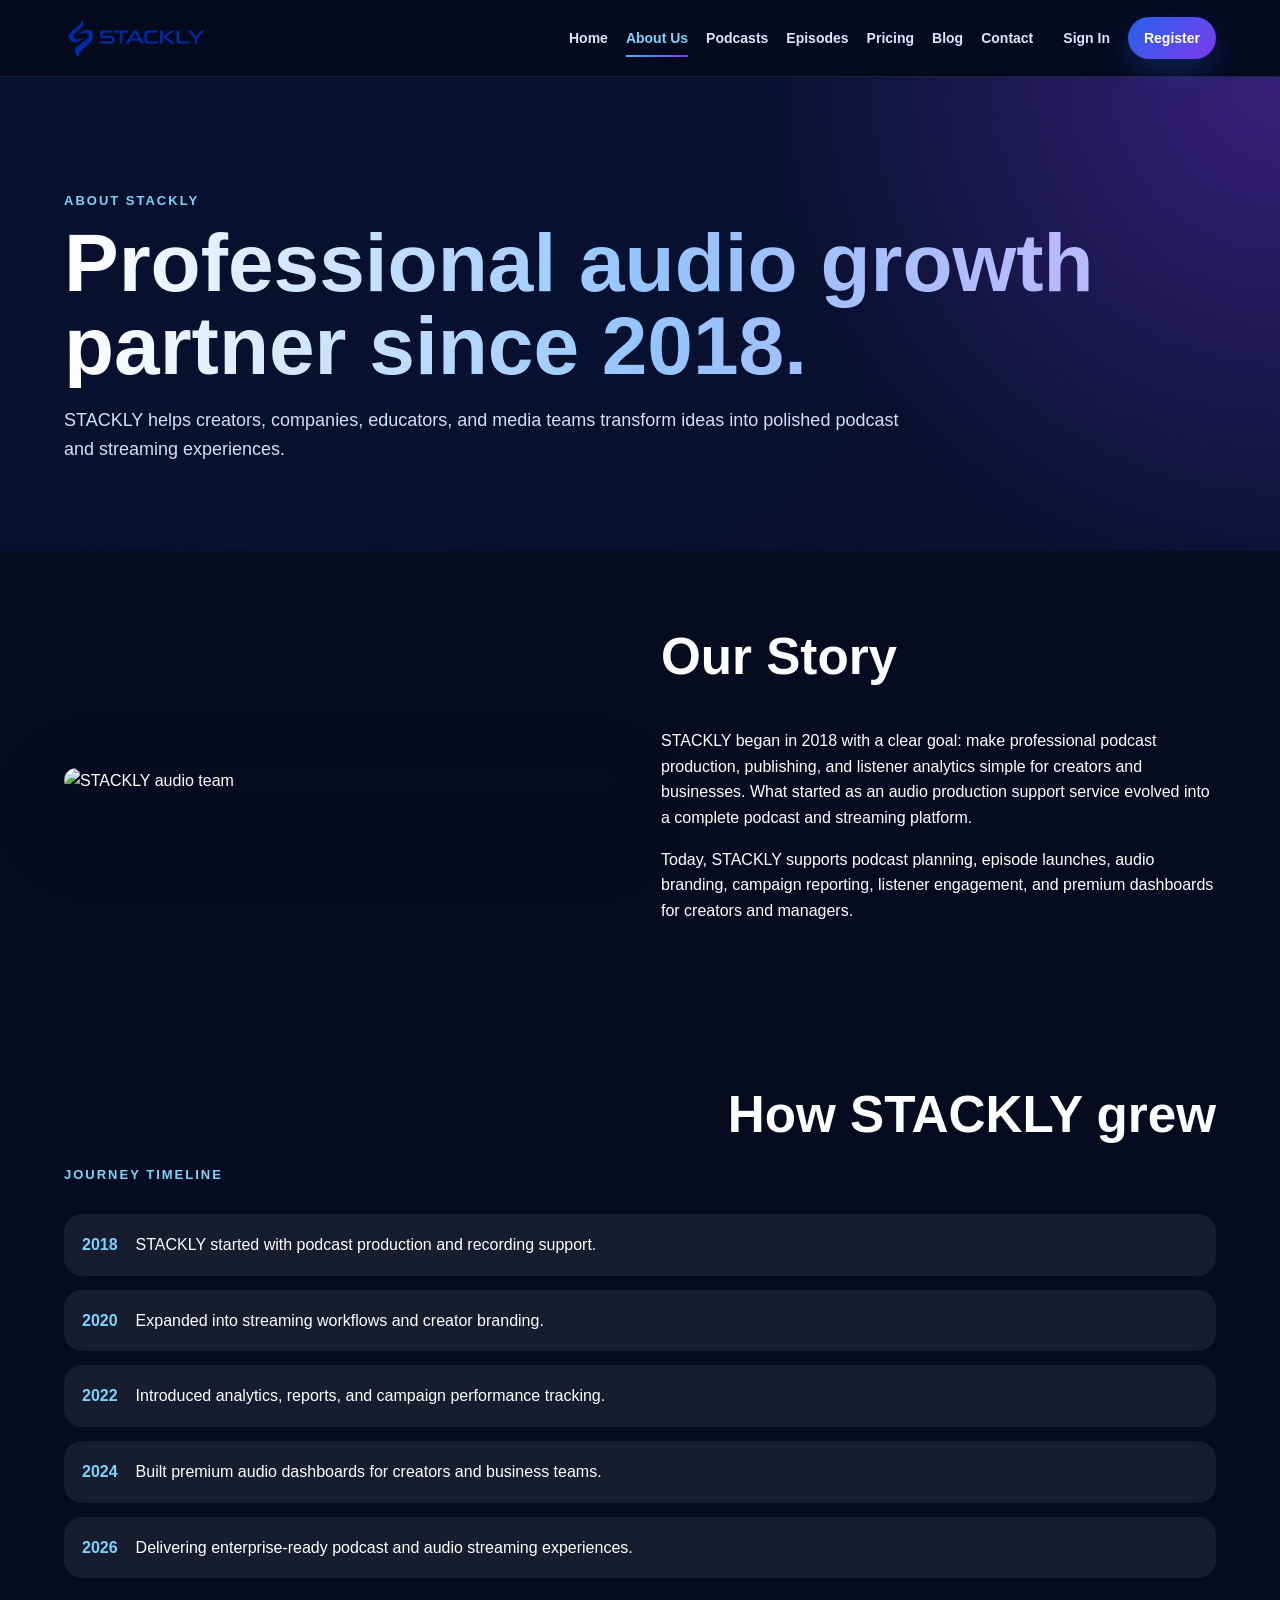
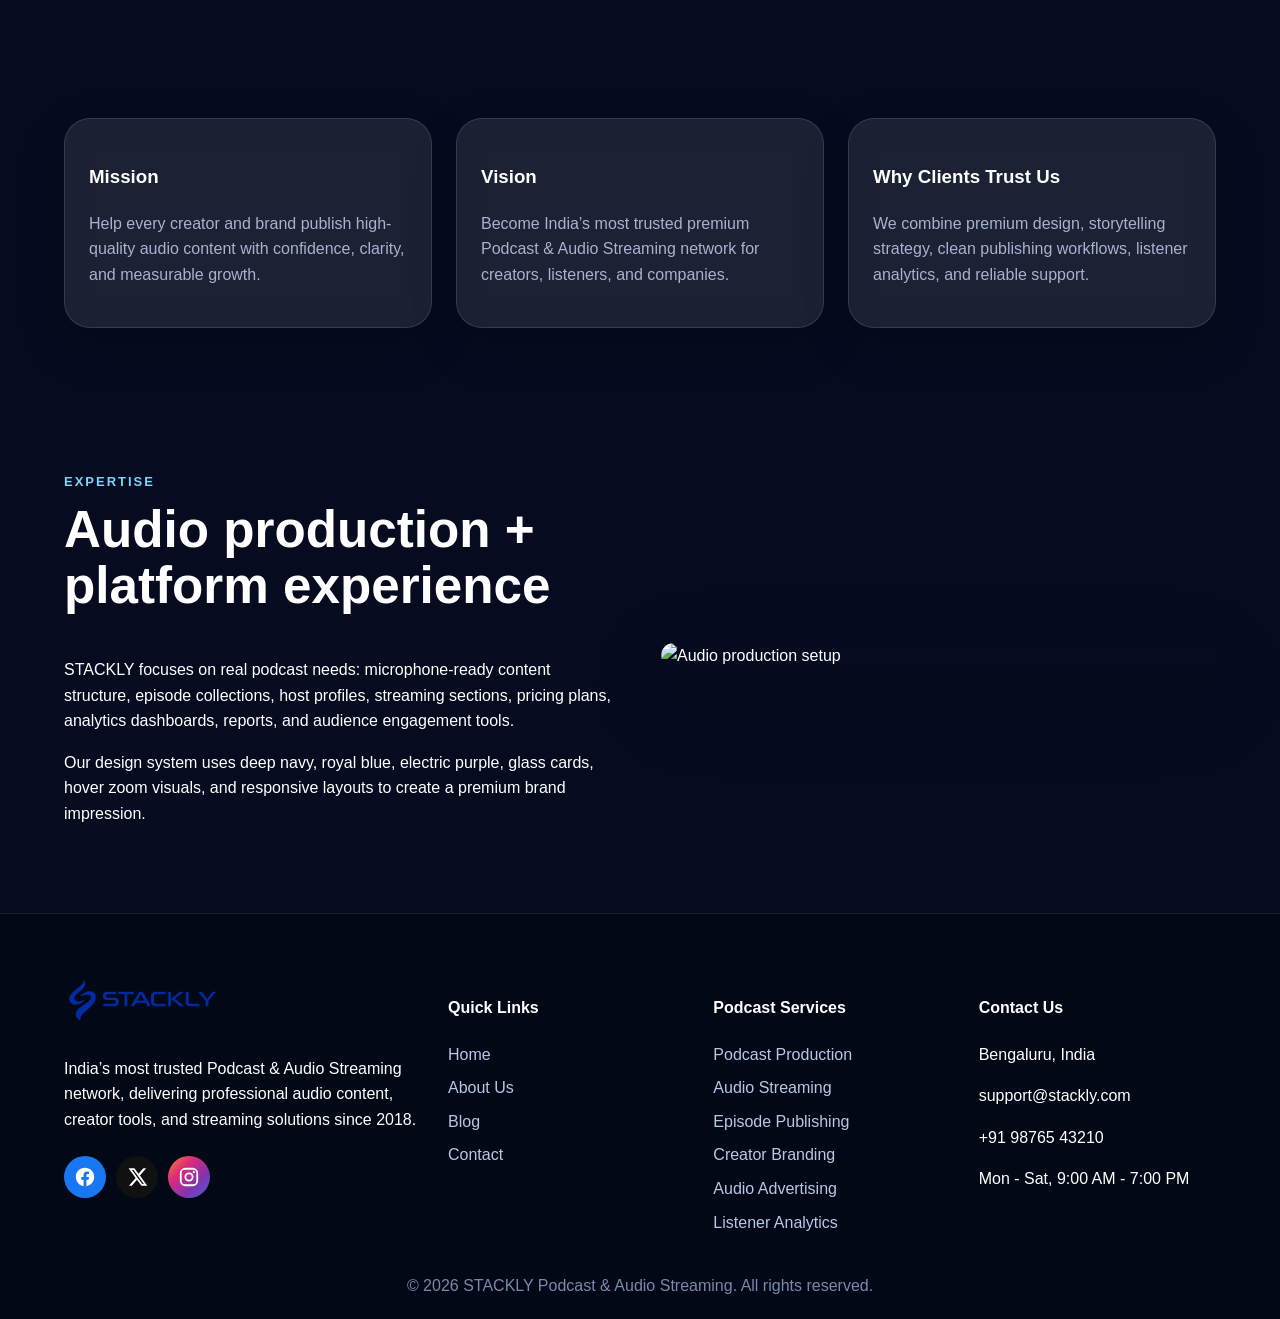
==== about.html @ d65a96d6 "Add files via upload" ====
<!DOCTYPE html>
<html lang="en">
<head>
  <meta charset="UTF-8"><meta name="viewport" content="width=device-width, initial-scale=1.0">
  <title>About Us | STACKLY</title><link rel="stylesheet" href="styles.css">
</head>
<body><header class="site-header">
  <a class="brand" href="index.html" aria-label="STACKLY Home"><img src="stackly-logo.webp" alt="STACKLY Logo" class="brand-logo"></a>
  <button class="menu-toggle" aria-label="Toggle menu">☰</button>
  <nav class="nav-menu"><a href="index.html" class="">Home</a>
<a href="about.html" class="active">About Us</a>
<a href="podcasts.html" class="">Podcasts</a>
<a href="episodes.html" class="">Episodes</a>
<a href="pricing.html" class="">Pricing</a>
<a href="blog.html" class="">Blog</a>
<a href="contact.html" class="">Contact</a>
<a href="signin.html" class="">Sign In</a>
<a href="register.html" class="nav-cta">Register</a></nav>
</header><main>
<section class="page-hero"><span class="eyebrow">About STACKLY</span><h1>Professional audio growth partner since 2018.</h1><p>STACKLY helps creators, companies, educators, and media teams transform ideas into polished podcast and streaming experiences.</p></section>
<section class="section split"><img class="rounded-img" src="images/photo-1551836022-d5d88e9218df.webp" alt="STACKLY audio team"><div><h2>Our Story</h2><p>STACKLY began in 2018 with a clear goal: make professional podcast production, publishing, and listener analytics simple for creators and businesses. What started as an audio production support service evolved into a complete podcast and streaming platform.</p><p>Today, STACKLY supports podcast planning, episode launches, audio branding, campaign reporting, listener engagement, and premium dashboards for creators and managers.</p></div></section>
<section class="section"><div class="section-head"><span class="eyebrow">Journey Timeline</span><h2>How STACKLY grew</h2></div><div class="timeline"><div><b>2018</b><span>STACKLY started with podcast production and recording support.</span></div><div><b>2020</b><span>Expanded into streaming workflows and creator branding.</span></div><div><b>2022</b><span>Introduced analytics, reports, and campaign performance tracking.</span></div><div><b>2024</b><span>Built premium audio dashboards for creators and business teams.</span></div><div><b>2026</b><span>Delivering enterprise-ready podcast and audio streaming experiences.</span></div></div></section>
<section class="section"><div class="cards"><div class="card"><h3>Mission</h3><p>Help every creator and brand publish high-quality audio content with confidence, clarity, and measurable growth.</p></div><div class="card"><h3>Vision</h3><p>Become India’s most trusted premium Podcast & Audio Streaming network for creators, listeners, and companies.</p></div><div class="card"><h3>Why Clients Trust Us</h3><p>We combine premium design, storytelling strategy, clean publishing workflows, listener analytics, and reliable support.</p></div></div></section>
<section class="section split"><div><span class="eyebrow">Expertise</span><h2>Audio production + platform experience</h2><p>STACKLY focuses on real podcast needs: microphone-ready content structure, episode collections, host profiles, streaming sections, pricing plans, analytics dashboards, reports, and audience engagement tools.</p><p>Our design system uses deep navy, royal blue, electric purple, glass cards, hover zoom visuals, and responsive layouts to create a premium brand impression.</p></div><img class="rounded-img" src="images/photo-1525186402429-b4ff38bedec6.webp" alt="Audio production setup"></section>
</main><footer class="footer">
  <div class="footer-grid">
    <div>
      <a class="brand footer-brand" href="index.html" aria-label="STACKLY Home"><img src="stackly-logo.webp" alt="STACKLY Logo" class="brand-logo"></a>
      <p>India’s most trusted Podcast & Audio Streaming network, delivering professional audio content, creator tools, and streaming solutions since 2018.</p>
      <div class="socials">
      <a href="404.html" aria-label="Facebook" class="social-icon facebook"><svg viewBox="0 0 24 24"><path d="M22 12.06C22 6.48 17.52 2 11.94 2S2 6.48 2 12.06c0 5.02 3.66 9.18 8.44 9.94v-7.03H7.9v-2.91h2.54V9.84c0-2.5 1.49-3.88 3.77-3.88 1.09 0 2.23.19 2.23.19v2.45h-1.25c-1.24 0-1.63.77-1.63 1.56v1.9h2.78l-.44 2.91h-2.34V22C18.34 21.24 22 17.08 22 12.06z"/></svg></a>
      <a href="404.html" aria-label="X" class="social-icon x"><svg viewBox="0 0 24 24"><path d="M18.9 2.5h3.1l-6.8 7.8 8 11.2h-6.3l-4.9-6.5-5.7 6.5H3.2l7.3-8.3L2.8 2.5h6.4l4.4 5.9 5.3-5.9zm-1.1 17h1.7L8.2 4.4H6.4l11.4 15.1z"/></svg></a>
      <a href="404.html" aria-label="Instagram" class="social-icon instagram"><svg viewBox="0 0 24 24"><path d="M7.8 2h8.4A5.81 5.81 0 0 1 22 7.8v8.4a5.81 5.81 0 0 1-5.8 5.8H7.8A5.81 5.81 0 0 1 2 16.2V7.8A5.81 5.81 0 0 1 7.8 2zm-.2 2A3.6 3.6 0 0 0 4 7.6v8.8A3.6 3.6 0 0 0 7.6 20h8.8a3.6 3.6 0 0 0 3.6-3.6V7.6A3.6 3.6 0 0 0 16.4 4H7.6zm9.65 1.5a1.25 1.25 0 1 1 0 2.5 1.25 1.25 0 0 1 0-2.5zM12 7a5 5 0 1 1 0 10 5 5 0 0 1 0-10zm0 2a3 3 0 1 0 0 6 3 3 0 0 0 0-6z"/></svg></a>
    </div>
    </div>
    <div><h4>Quick Links</h4><a href="index.html">Home</a>
<a href="about.html">About Us</a>
<a href="blog.html">Blog</a>
<a href="contact.html">Contact</a></div>
    <div><h4>Podcast Services</h4>
      <a href="404.html">Podcast Production</a><a href="404.html">Audio Streaming</a><a href="404.html">Episode Publishing</a><a href="404.html">Creator Branding</a><a href="404.html">Audio Advertising</a><a href="404.html">Listener Analytics</a>
    </div>
    <div><h4>Contact Us</h4><p>Bengaluru, India</p><p>support@stackly.com</p><p>+91 98765 43210</p><p>Mon - Sat, 9:00 AM - 7:00 PM</p></div>
  </div>
  <div class="footer-bottom">© 2026 STACKLY Podcast & Audio Streaming. All rights reserved.</div>
</footer><script src="script.js"></script></body></html>
---- styles.css ----
:root{--navy:#07142f;--navy2:#0d2352;--purple:#7c3aed;--blue:#2563eb;--cyan:#38bdf8;--white:#fff;--muted:#a8b3cf;--soft:#f5f7fb;--dark:#050a1f;--card:rgba(255,255,255,.09)}
*{box-sizing:border-box}html{scroll-behavior:smooth}body{margin:0;font-family:Inter,Segoe UI,Arial,sans-serif;background:#060b1f;color:#fff;line-height:1.6;overflow-x:hidden}a{text-decoration:none;color:inherit}img{max-width:100%;display:block}
.site-header{position:sticky;top:0;z-index:50;display:flex;align-items:center;justify-content:space-between;padding:14px 5%;background:rgba(5,10,31,.82);backdrop-filter:blur(18px);border-bottom:1px solid rgba(255,255,255,.1)}
.brand{display:flex;gap:10px;align-items:center;font-weight:900;letter-spacing:.8px}.brand-mark{display:grid;place-items:center;width:42px;height:42px;border-radius:14px;background:linear-gradient(135deg,var(--blue),var(--purple));box-shadow:0 12px 32px rgba(124,58,237,.35)}
.nav-menu{display:flex;gap:18px;align-items:center}.nav-menu a{font-weight:700;color:#dbe7ff;font-size:14px}.nav-menu a:hover,.nav-menu a.active{color:#7dd3fc}.menu-toggle{display:none;background:none;color:white;border:0;font-size:28px}
.hero{min-height:92vh;background-size:cover;background-position:center;display:flex;align-items:center;padding:8% 5%;transition:background-size .6s ease}.hero:hover{background-size:105%}.hero-content{max-width:820px}.eyebrow{color:#7dd3fc;text-transform:uppercase;font-size:13px;font-weight:900;letter-spacing:2px}.hero h1,.page-hero h1{font-size:clamp(38px,7vw,82px);line-height:1.02;margin:14px 0;background:linear-gradient(90deg,#fff,#93c5fd,#c4b5fd);-webkit-background-clip:text;color:transparent}.hero p,.page-hero p,.wide-text{max-width:850px;color:#d5def5;font-size:18px}
.btn{display:inline-flex;align-items:center;justify-content:center;border:0;padding:13px 22px;border-radius:999px;background:linear-gradient(135deg,var(--blue),var(--purple));color:white;font-weight:900;box-shadow:0 18px 40px rgba(37,99,235,.28);cursor:pointer}.btn:hover{transform:translateY(-3px)}.ghost{background:rgba(255,255,255,.1);border:1px solid rgba(255,255,255,.25)}.hero-actions{display:flex;gap:14px;flex-wrap:wrap;margin-top:28px}
.stats,.section{padding:70px 5%}.stats{display:grid;grid-template-columns:repeat(5,1fr);gap:18px;background:linear-gradient(180deg,#060b1f,#0a1230)}.stat-card,.card,.form-card,.panel,.dash-card{background:var(--card);border:1px solid rgba(255,255,255,.12);border-radius:26px;padding:24px;box-shadow:0 18px 48px rgba(0,0,0,.18);backdrop-filter:blur(16px);transition:.3s}.stat-card:hover,.card:hover,.panel:hover,.dash-card:hover{transform:translateY(-8px);border-color:rgba(125,211,252,.5)}.stat-card strong{font-size:34px;display:block}.stat-card span,.card p{color:var(--muted)}
.section-head{display:flex;align-items:end;justify-content:space-between;gap:20px;margin-bottom:28px}.section h2,.page-hero h1{margin-top:8px}.section h2{font-size:clamp(30px,4vw,52px);line-height:1.1}.cards{display:grid;grid-template-columns:repeat(3,1fr);gap:24px}.image-card{padding:0;overflow:hidden}.image-card img{height:230px;width:100%;object-fit:cover;transition:.4s}.image-card:hover img{transform:scale(1.08)}.image-card div{padding:24px}.image-card a,.small-link{color:#7dd3fc;font-weight:900}
.split{display:grid;grid-template-columns:1fr 1fr;gap:42px;align-items:center}.rounded-img{border-radius:32px;box-shadow:0 28px 80px rgba(0,0,0,.28);transition:.4s ease}.rounded-img:hover{transform:translateY(-8px) scale(1.03);box-shadow:0 34px 90px rgba(37,99,235,.26)}.mini-chart,.line-chart{height:220px;border-radius:24px;background:rgba(255,255,255,.06);display:flex;align-items:end;gap:18px;padding:26px;margin-top:22px}.mini-chart span,.line-chart span{flex:1;border-radius:18px 18px 0 0;background:linear-gradient(180deg,#7c3aed,#38bdf8)}.page-hero{padding:110px 5% 70px;background:radial-gradient(circle at top right,rgba(124,58,237,.4),transparent 38%),linear-gradient(135deg,#06112e,#0a1030)}
.timeline{display:grid;gap:14px}.timeline div{display:flex;gap:18px;align-items:center;background:rgba(255,255,255,.07);padding:18px;border-radius:18px;transition:.35s ease}.timeline div:hover{transform:translateY(-6px);box-shadow:0 22px 52px rgba(37,99,235,.22);background:rgba(255,255,255,.1)}.timeline b{color:#7dd3fc}
.contact-grid{display:grid;grid-template-columns:1fr 1fr;gap:32px}.contact-cards{display:grid;grid-template-columns:1fr 1fr;gap:16px}.form-card{display:grid;gap:14px}.form-card input,.form-card textarea,.auth-card input,.auth-card select{width:100%;padding:15px 16px;border-radius:16px;border:1px solid rgba(255,255,255,.15);background:rgba(255,255,255,.08);color:white;outline:none}.form-card textarea{min-height:130px}.map-box{min-height:280px;border-radius:30px;display:grid;place-items:center;background:linear-gradient(135deg,rgba(37,99,235,.35),rgba(124,58,237,.28));border:1px solid rgba(255,255,255,.12)}
.auth-wrap{min-height:92vh;display:grid;place-items:center;padding:70px 5%;background:radial-gradient(circle at top,rgba(124,58,237,.35),transparent 40%),#060b1f}.auth-card{width:min(460px,100%);display:grid;gap:16px}.auth-logo{justify-content:center;margin-bottom:10px}.back-link{position:absolute;left:5%;top:90px;color:#7dd3fc;font-weight:900}
.not-found{min-height:80vh;display:grid;place-items:center;text-align:center;padding:80px 5%;background:radial-gradient(circle,rgba(124,58,237,.35),transparent 45%)}.not-found h1{font-size:130px;margin:0;color:#7dd3fc}.not-found h2{font-size:42px;margin:0}
.footer{background:#030817;padding:60px 5% 20px;border-top:1px solid rgba(255,255,255,.1)}.footer-grid{display:grid;grid-template-columns:1.5fr 1fr 1fr 1fr;gap:28px}.footer a{display:block;color:#b9c7e6;margin:8px 0}.socials{display:flex;gap:10px;flex-wrap:wrap}.socials a{padding:8px 12px;border-radius:999px;background:rgba(255,255,255,.08)}.footer-bottom{text-align:center;color:#7b88aa;margin-top:30px}
.dash-body{display:grid;grid-template-columns:280px 1fr;background:#06112e}.sidebar{min-height:100vh;background:#07142f;padding:22px;position:sticky;top:0}.sidebar button{display:block;width:100%;margin:10px 0;padding:13px;border-radius:14px;border:1px solid rgba(255,255,255,.1);background:rgba(255,255,255,.06);color:white;text-align:left;font-weight:800;cursor:pointer}.sidebar button:hover{background:#12306b}.dashboard{padding:28px}.dash-header{display:flex;justify-content:space-between;align-items:center;background:linear-gradient(135deg,#102a62,#07142f);padding:24px;border-radius:26px;margin-bottom:22px}.dash-grid{display:grid;grid-template-columns:repeat(4,1fr);gap:18px}.dash-card strong{display:block;font-size:32px;color:#7dd3fc}.dash-main{display:grid;grid-template-columns:2fr 1fr;gap:20px;margin-top:20px}.line-chart span:nth-child(1){height:35%}.line-chart span:nth-child(2){height:65%}.line-chart span:nth-child(3){height:48%}.line-chart span:nth-child(4){height:84%}.line-chart span:nth-child(5){height:72%}
.reveal{animation:rise .7s ease both}@keyframes rise{from{opacity:0;transform:translateY(22px)}to{opacity:1;transform:none}}
@media(max-width:1000px){.cards,.stats,.footer-grid,.dash-grid{grid-template-columns:repeat(2,1fr)}.split,.contact-grid,.dash-main{grid-template-columns:1fr}.nav-menu{position:absolute;left:5%;right:5%;top:72px;display:none;flex-direction:column;align-items:flex-start;background:#07142f;padding:22px;border-radius:22px}.nav-menu.open{display:flex}.menu-toggle{display:block}.dash-body{grid-template-columns:1fr}.sidebar{position:relative;min-height:auto}.sidebar button{display:inline-block;width:auto;margin:6px}}
@media(max-width:600px){.cards,.stats,.footer-grid,.dash-grid,.contact-cards{grid-template-columns:1fr}.hero{min-height:82vh}.section,.stats{padding:48px 5%}.hero h1,.page-hero h1{font-size:38px}.not-found h1{font-size:86px}.dash-header{display:block}.back-link{position:static;margin-bottom:12px}.auth-wrap{place-items:stretch}}


/* Upgrade styles */
.muted-text{color:#a8b3cf}
.hero-rating{margin-top:26px;padding:14px 18px;border-radius:20px;background:rgba(255,255,255,.09);border:1px solid rgba(255,255,255,.14);display:inline-grid;gap:4px}.hero-rating strong{color:#facc15}.hero-rating span{color:#d8e3fb}
.feature-grid{display:grid;grid-template-columns:1.05fr .95fr;gap:34px;align-items:center}.feature-copy{background:rgba(255,255,255,.07);border:1px solid rgba(255,255,255,.12);padding:32px;border-radius:28px}
.category-grid{display:grid;grid-template-columns:repeat(4,1fr);gap:16px}.category-grid a{background:linear-gradient(135deg,rgba(37,99,235,.25),rgba(124,58,237,.25));padding:22px;border:1px solid rgba(255,255,255,.14);border-radius:22px;text-align:center;font-weight:900}.category-grid a:hover{transform:translateY(-6px);border-color:#7dd3fc}
.rating-box{margin:18px 0;padding:16px;border-radius:18px;background:rgba(250,204,21,.08);border:1px solid rgba(250,204,21,.22)}.rating-box strong{font-size:30px;color:#facc15;display:block}.rating-box span{display:block;font-weight:900}.rating-box small{color:#b9c7e6}
.socials{align-items:center}.social-icon{width:42px;height:42px;display:grid!important;place-items:center;border-radius:50%!important;padding:0!important}.social-icon svg{width:22px;height:22px;fill:white}.facebook{background:#1877f2!important}.x{background:#111!important}.twitter{background:#1da1f2!important}.instagram{background:linear-gradient(135deg,#f58529,#dd2a7b,#8134af,#515bd4)!important}
.map-box{overflow:hidden;padding:0!important}.map-box iframe{width:100%;height:360px;border:0;border-radius:30px;filter:saturate(1.15) contrast(1.05)}
#dashContent .table{width:100%;border-collapse:collapse;margin-top:18px}.table th,.table td{border-bottom:1px solid rgba(255,255,255,.12);padding:14px;text-align:left;color:#dbe7ff}.badge{display:inline-flex;padding:6px 10px;border-radius:999px;background:rgba(56,189,248,.15);color:#7dd3fc;font-weight:900}.dash-list{display:grid;gap:12px}.dash-list div{padding:14px;border-radius:16px;background:rgba(255,255,255,.07);border:1px solid rgba(255,255,255,.1)}
@media(max-width:900px){.feature-grid,.category-grid{grid-template-columns:1fr}.category-grid{gap:12px}}


/* Final polish v3 */
.footer .rating-box{display:none!important}
.rating-grid{display:grid;grid-template-columns:repeat(4,1fr);gap:22px}
.rating-card{position:relative;overflow:hidden;background:linear-gradient(145deg,rgba(255,255,255,.11),rgba(255,255,255,.045));border:1px solid rgba(255,255,255,.14);border-radius:28px;padding:26px;box-shadow:0 24px 70px rgba(0,0,0,.22);transition:.35s}
.rating-card:before{content:"";position:absolute;inset:-80px auto auto -80px;width:170px;height:170px;background:radial-gradient(circle,rgba(56,189,248,.28),transparent 70%);transition:.35s}
.rating-card:hover{transform:translateY(-10px) scale(1.02);border-color:rgba(125,211,252,.62)}
.rating-card:hover:before{transform:scale(1.4)}
.rating-card .stars{color:#facc15;font-size:22px;letter-spacing:2px;margin-bottom:10px}
.rating-card strong{color:#93c5fd;display:block;margin:8px 0}
.pricing-grid{display:grid;grid-template-columns:repeat(4,1fr);gap:22px}
.price-card,.blog-card{overflow:hidden;background:rgba(255,255,255,.085);border:1px solid rgba(255,255,255,.14);border-radius:28px;box-shadow:0 22px 62px rgba(0,0,0,.2);transition:.35s}
.price-card:hover,.blog-card:hover{transform:translateY(-12px);box-shadow:0 30px 80px rgba(37,99,235,.24);border-color:rgba(124,58,237,.65)}
.price-card img,.blog-card img{height:190px;width:100%;object-fit:cover;transition:.45s}.price-card:hover img,.blog-card:hover img{transform:scale(1.08)}
.price-card{padding-bottom:24px}.price-card h3,.price-card p,.price-card ul,.price-card a,.price-card .plan-tag{margin-left:22px;margin-right:22px}
.price-card ul{padding-left:18px;color:#cbd5e1}.price-card li{margin:8px 0}.plan-tag{display:inline-flex;margin-top:20px;padding:7px 12px;border-radius:999px;background:rgba(56,189,248,.14);color:#7dd3fc;font-weight:900;font-size:13px}.price{font-size:34px;font-weight:900;color:#fff}.price span{font-size:14px;color:#a8b3cf}.highlight{outline:2px solid rgba(124,58,237,.65)}
.comparison-box{display:grid;gap:14px}.comparison-box div{display:flex;justify-content:space-between;gap:18px;padding:18px 20px;border-radius:18px;background:rgba(255,255,255,.08);border:1px solid rgba(255,255,255,.12)}.comparison-box span{color:#a8b3cf}
.blog-grid{display:grid;grid-template-columns:repeat(3,1fr);gap:24px}.blog-card div{padding:22px}.blog-card span{color:#7dd3fc;font-weight:900;text-transform:uppercase;font-size:12px;letter-spacing:1px}.blog-card a{color:#7dd3fc;font-weight:900}
.auth-card select{appearance:none;-webkit-appearance:none;background-image:linear-gradient(45deg,transparent 50%,#7dd3fc 50%),linear-gradient(135deg,#7dd3fc 50%,transparent 50%);background-position:calc(100% - 22px) 52%,calc(100% - 14px) 52%;background-size:8px 8px,8px 8px;background-repeat:no-repeat;padding:15px 48px 15px 16px!important;line-height:1.4;height:52px;display:flex;align-items:center;color:#fff}
#loginRole,#regRole{display:block;width:100%;max-width:100%;min-width:0;margin:4px auto}
.create-account-btn{display:inline-flex;padding:8px 15px;margin-left:6px;border-radius:999px;background:linear-gradient(135deg,var(--blue),var(--purple));color:#fff;font-weight:900;transition:.3s ease}.create-account-btn:hover{transform:translateY(-2px);box-shadow:0 12px 28px rgba(124,58,237,.35)}
.auth-card select option{background:#07142f;color:#fff;padding:12px}
.site-header .brand:hover .brand-mark{transform:rotate(-8deg) scale(1.08)}.brand-mark{transition:.3s}
.nav-menu a{position:relative;padding:8px 0}.nav-menu a:after{content:"";position:absolute;left:0;bottom:0;width:0;height:2px;background:linear-gradient(90deg,#38bdf8,#7c3aed);transition:.3s}.nav-menu a:hover:after,.nav-menu a.active:after{width:100%}
.btn,.card,.image-card,.stat-card,.social-icon,.category-grid a,.sidebar button,.rounded-img,.timeline div{transition:.35s}.btn:hover{box-shadow:0 25px 60px rgba(124,58,237,.36);letter-spacing:.3px}.social-icon:hover{transform:translateY(-6px) rotate(6deg)}
.form-card input:focus,.form-card textarea:focus,.auth-card input:focus,.auth-card select:focus{border-color:#7dd3fc;box-shadow:0 0 0 4px rgba(56,189,248,.12);transform:translateY(-2px)}
@media(max-width:1100px){.pricing-grid,.rating-grid{grid-template-columns:repeat(2,1fr)}.blog-grid{grid-template-columns:repeat(2,1fr)}}
@media(max-width:650px){.pricing-grid,.rating-grid,.blog-grid{grid-template-columns:1fr}.comparison-box div{display:block}.auth-card select{height:54px}}


/* Targeted bug fixes: mobile overflow, nav CTA, footer hovers */
html,body{max-width:100%;overflow-x:hidden}
img,iframe,video,svg{max-width:100%}
.site-header,.footer,.section,.page-hero,.hero{max-width:100vw}
.nav-menu a[href="signin.html"],.nav-menu a[href$="-dashboard.html"]{margin-left:12px}
.nav-menu .nav-cta{padding:10px 16px;border-radius:999px;background:linear-gradient(135deg,#2563eb,#7c3aed);color:#fff!important;box-shadow:0 12px 28px rgba(37,99,235,.28)}
.nav-menu .nav-cta:after{display:none}
.nav-menu .nav-cta:hover{transform:translateY(-2px);box-shadow:0 18px 38px rgba(124,58,237,.36)}
.footer a,.footer p{transition:.3s}
.footer-grid a:hover{color:#7dd3fc;transform:translateX(6px)}
.footer-grid div:last-child p:hover{color:#fff;transform:translateX(6px)}
.footer .social-icon:hover{transform:translateY(-6px) rotate(6deg)}
.user-welcome{margin-top:14px}.user-welcome h2{margin:0;color:#7dd3fc}.user-welcome p{margin:4px 0 0;color:#dbe7ff;overflow-wrap:anywhere}
.form-card input:invalid:not(:placeholder-shown){border-color:#fb7185}
@media(max-width:1000px){.nav-menu{left:16px;right:16px;width:auto;max-width:calc(100vw - 32px);box-sizing:border-box}.nav-menu a{width:100%;box-sizing:border-box}.nav-menu a[href="signin.html"],.nav-menu a[href$="-dashboard.html"]{margin-left:0}.nav-menu .nav-cta{text-align:center}}
@media(max-width:650px){.site-header{padding-left:16px;padding-right:16px}.hero,.page-hero,.section,.footer{padding-left:16px!important;padding-right:16px!important}.cards,.stats,.footer-grid,.dash-grid,.feature-grid,.category-grid,.contact-cards{grid-template-columns:1fr!important}.comparison-box div{max-width:100%;overflow-wrap:anywhere}}

.brand{display:flex;align-items:center}
.brand-logo{height:48px;width:auto;display:block;object-fit:contain}
.footer-brand{display:inline-flex!important;margin:0 0 14px!important}
.footer-brand .brand-logo{height:52px}
@media (max-width:768px){.brand-logo{height:40px}.auth-card{max-width:100%;min-width:0}.auth-card select{margin:8px auto;width:100%;max-width:100%}.auth-card select[size]:not([size="1"]){height:auto;max-height:none;padding:8px 16px!important;background-image:none;overflow:hidden}.auth-card select[size]:not([size="1"]) option{padding:8px 0}}
.brand-mark{display:none!important}
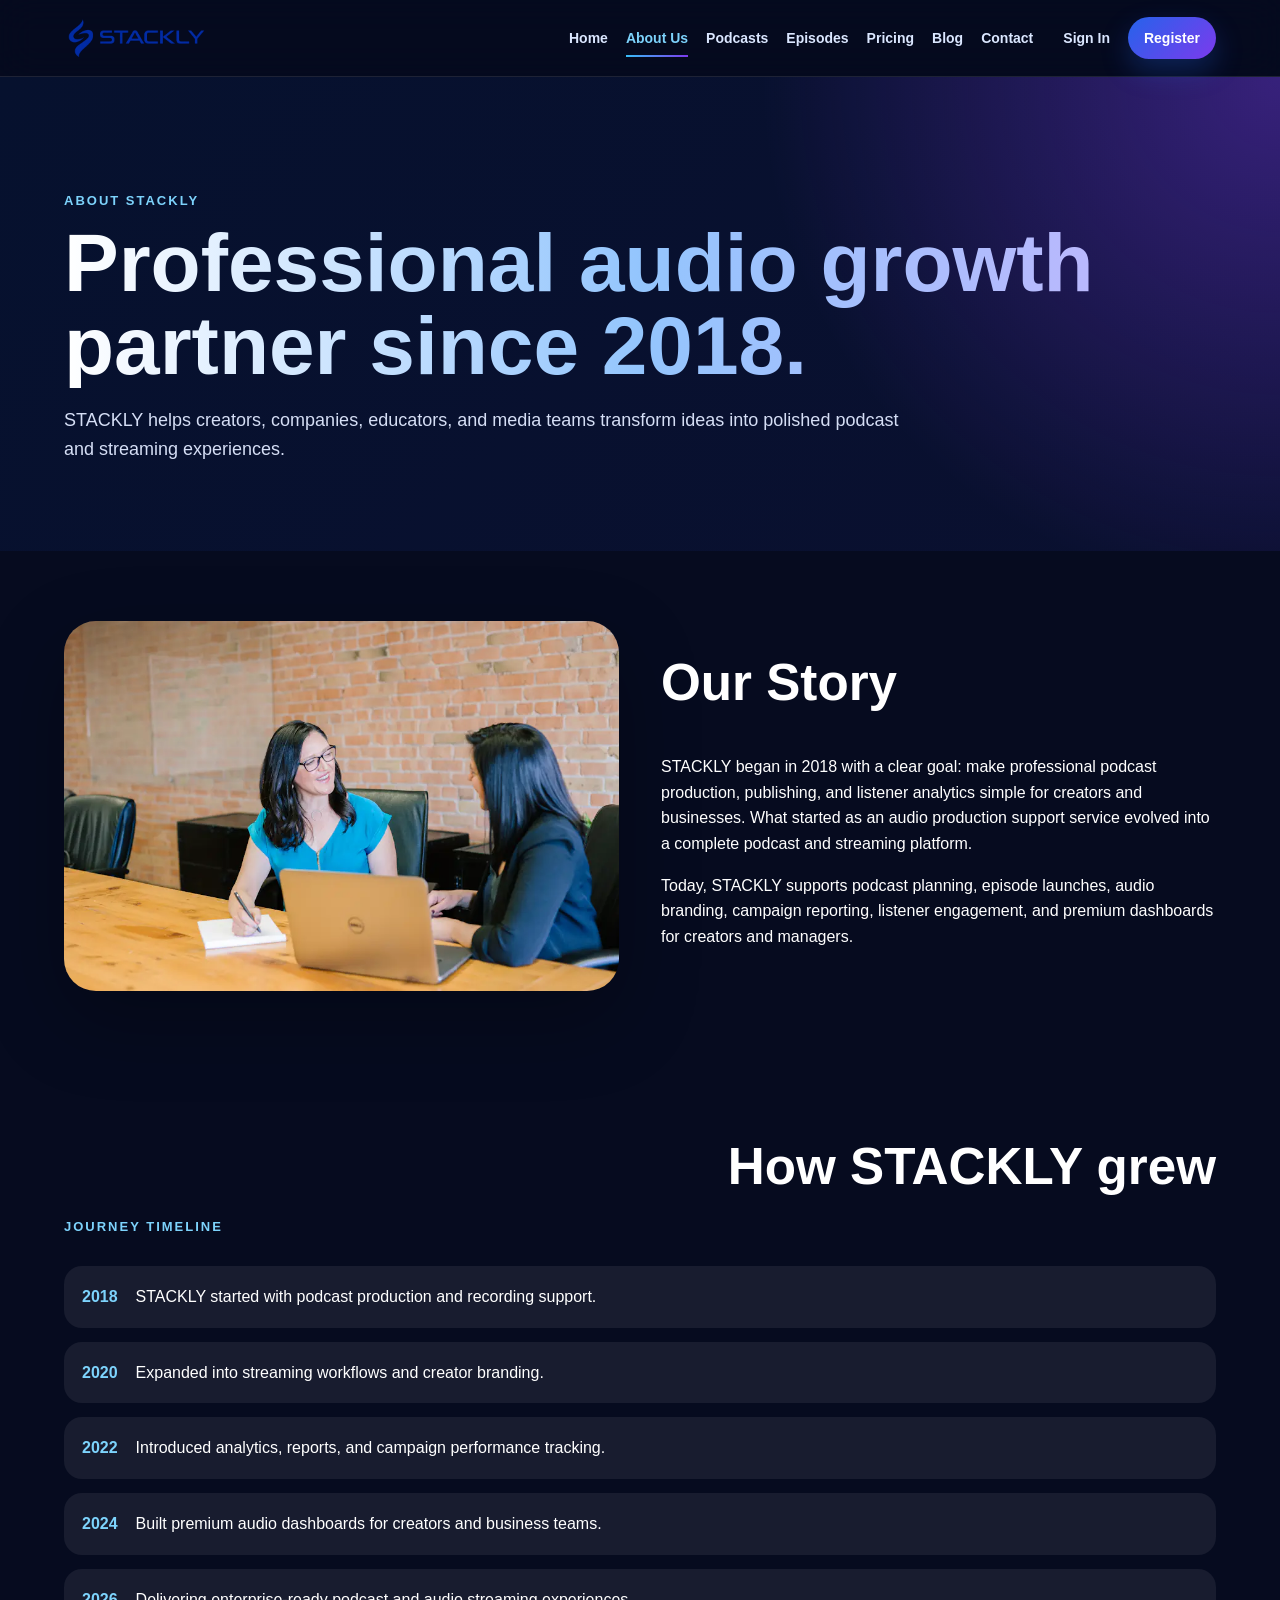
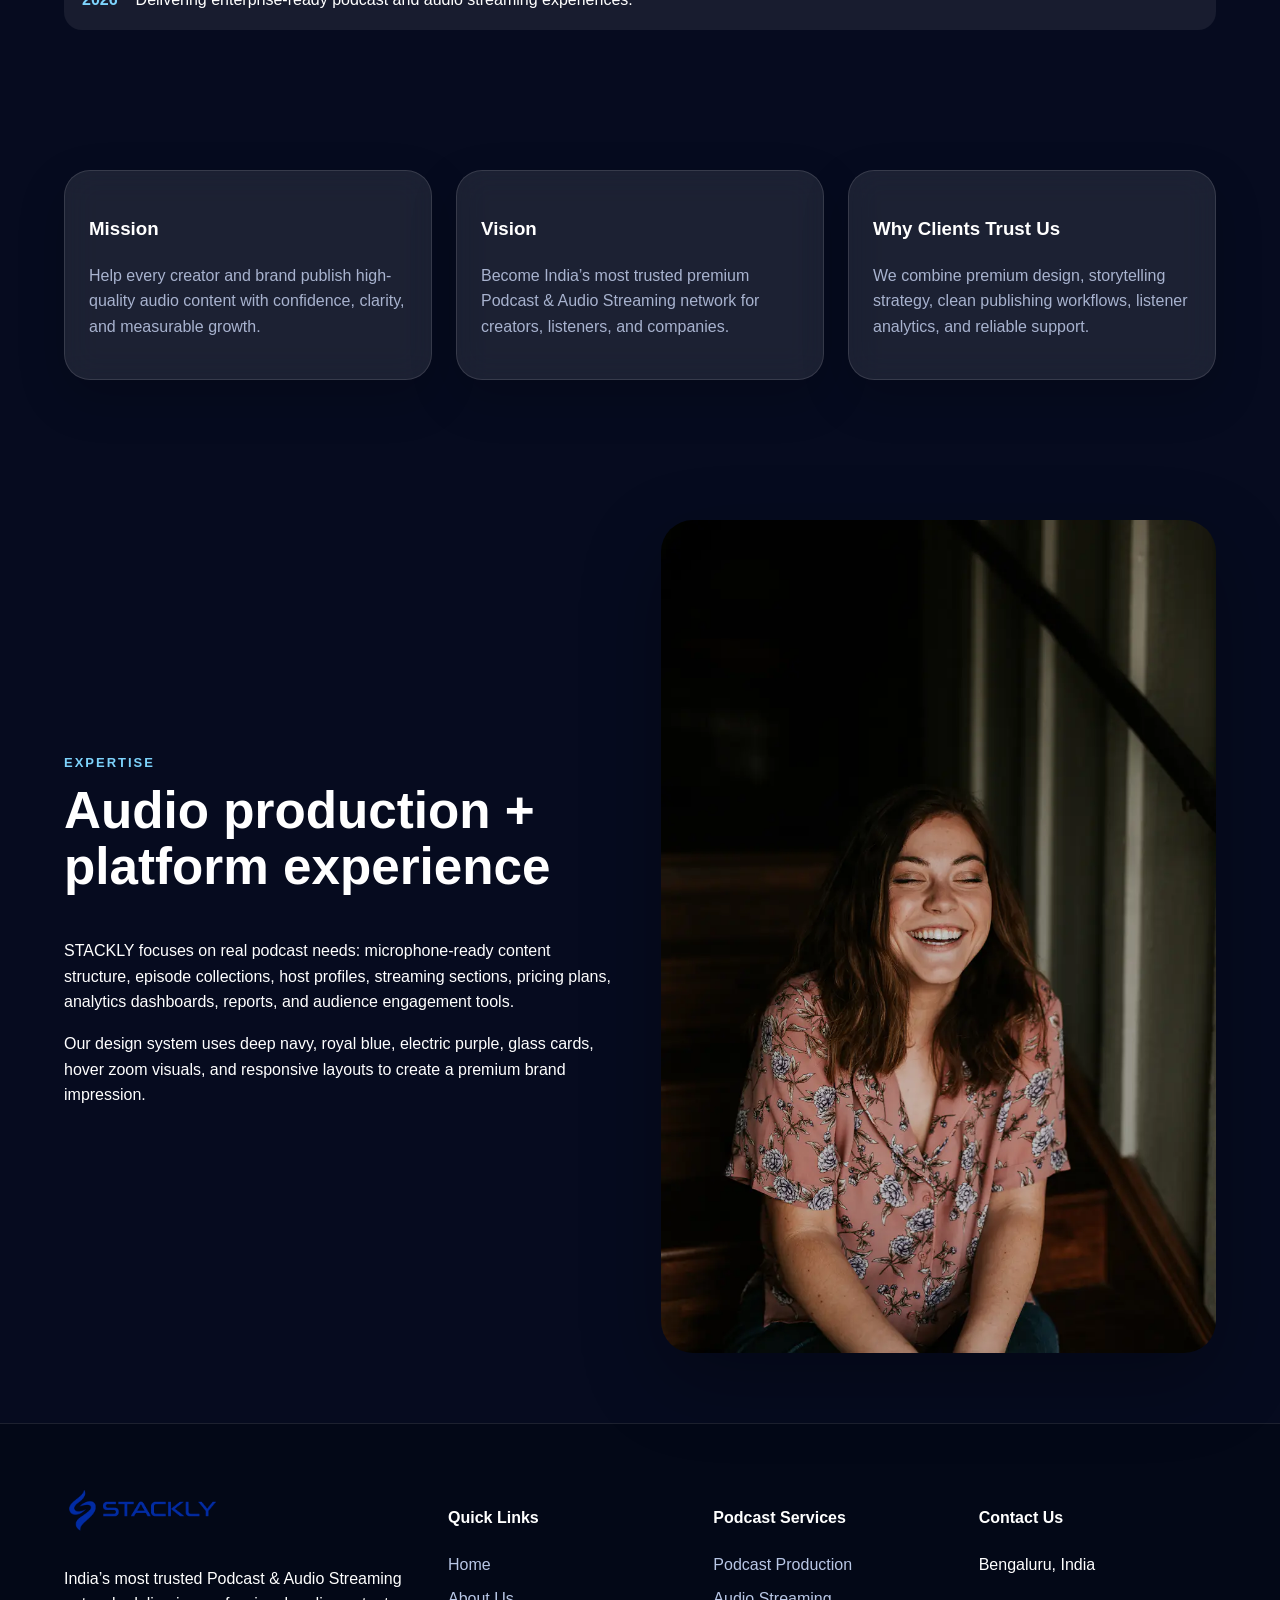
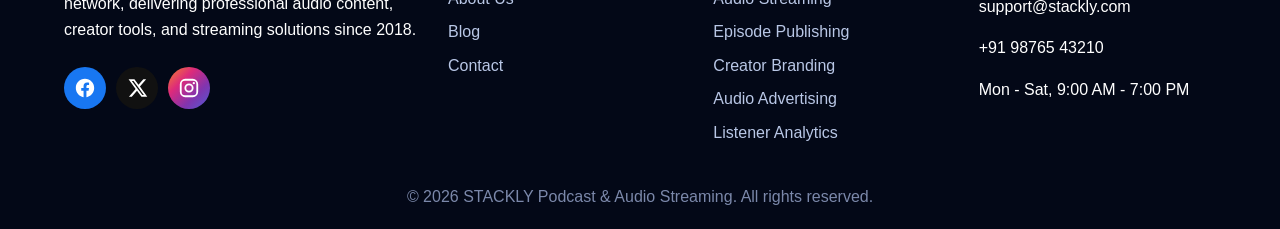
==== commit d55bf8c4: "Update about.html" ====
--- a/about.html
+++ b/about.html
@@ -18,10 +18,10 @@
 <a href="register.html" class="nav-cta">Register</a></nav>
 </header><main>
 <section class="page-hero"><span class="eyebrow">About STACKLY</span><h1>Professional audio growth partner since 2018.</h1><p>STACKLY helps creators, companies, educators, and media teams transform ideas into polished podcast and streaming experiences.</p></section>
-<section class="section split"><img class="rounded-img" src="images/photo-1551836022-d5d88e9218df.webp" alt="STACKLY audio team"><div><h2>Our Story</h2><p>STACKLY began in 2018 with a clear goal: make professional podcast production, publishing, and listener analytics simple for creators and businesses. What started as an audio production support service evolved into a complete podcast and streaming platform.</p><p>Today, STACKLY supports podcast planning, episode launches, audio branding, campaign reporting, listener engagement, and premium dashboards for creators and managers.</p></div></section>
+<section class="section split"><img class="rounded-img" src="photo-1551836022-d5d88e9218df.webp" alt="STACKLY audio team"><div><h2>Our Story</h2><p>STACKLY began in 2018 with a clear goal: make professional podcast production, publishing, and listener analytics simple for creators and businesses. What started as an audio production support service evolved into a complete podcast and streaming platform.</p><p>Today, STACKLY supports podcast planning, episode launches, audio branding, campaign reporting, listener engagement, and premium dashboards for creators and managers.</p></div></section>
 <section class="section"><div class="section-head"><span class="eyebrow">Journey Timeline</span><h2>How STACKLY grew</h2></div><div class="timeline"><div><b>2018</b><span>STACKLY started with podcast production and recording support.</span></div><div><b>2020</b><span>Expanded into streaming workflows and creator branding.</span></div><div><b>2022</b><span>Introduced analytics, reports, and campaign performance tracking.</span></div><div><b>2024</b><span>Built premium audio dashboards for creators and business teams.</span></div><div><b>2026</b><span>Delivering enterprise-ready podcast and audio streaming experiences.</span></div></div></section>
 <section class="section"><div class="cards"><div class="card"><h3>Mission</h3><p>Help every creator and brand publish high-quality audio content with confidence, clarity, and measurable growth.</p></div><div class="card"><h3>Vision</h3><p>Become India’s most trusted premium Podcast & Audio Streaming network for creators, listeners, and companies.</p></div><div class="card"><h3>Why Clients Trust Us</h3><p>We combine premium design, storytelling strategy, clean publishing workflows, listener analytics, and reliable support.</p></div></div></section>
-<section class="section split"><div><span class="eyebrow">Expertise</span><h2>Audio production + platform experience</h2><p>STACKLY focuses on real podcast needs: microphone-ready content structure, episode collections, host profiles, streaming sections, pricing plans, analytics dashboards, reports, and audience engagement tools.</p><p>Our design system uses deep navy, royal blue, electric purple, glass cards, hover zoom visuals, and responsive layouts to create a premium brand impression.</p></div><img class="rounded-img" src="images/photo-1525186402429-b4ff38bedec6.webp" alt="Audio production setup"></section>
+<section class="section split"><div><span class="eyebrow">Expertise</span><h2>Audio production + platform experience</h2><p>STACKLY focuses on real podcast needs: microphone-ready content structure, episode collections, host profiles, streaming sections, pricing plans, analytics dashboards, reports, and audience engagement tools.</p><p>Our design system uses deep navy, royal blue, electric purple, glass cards, hover zoom visuals, and responsive layouts to create a premium brand impression.</p></div><img class="rounded-img" src="photo-1525186402429-b4ff38bedec6.webp" alt="Audio production setup"></section>
 </main><footer class="footer">
   <div class="footer-grid">
     <div>
